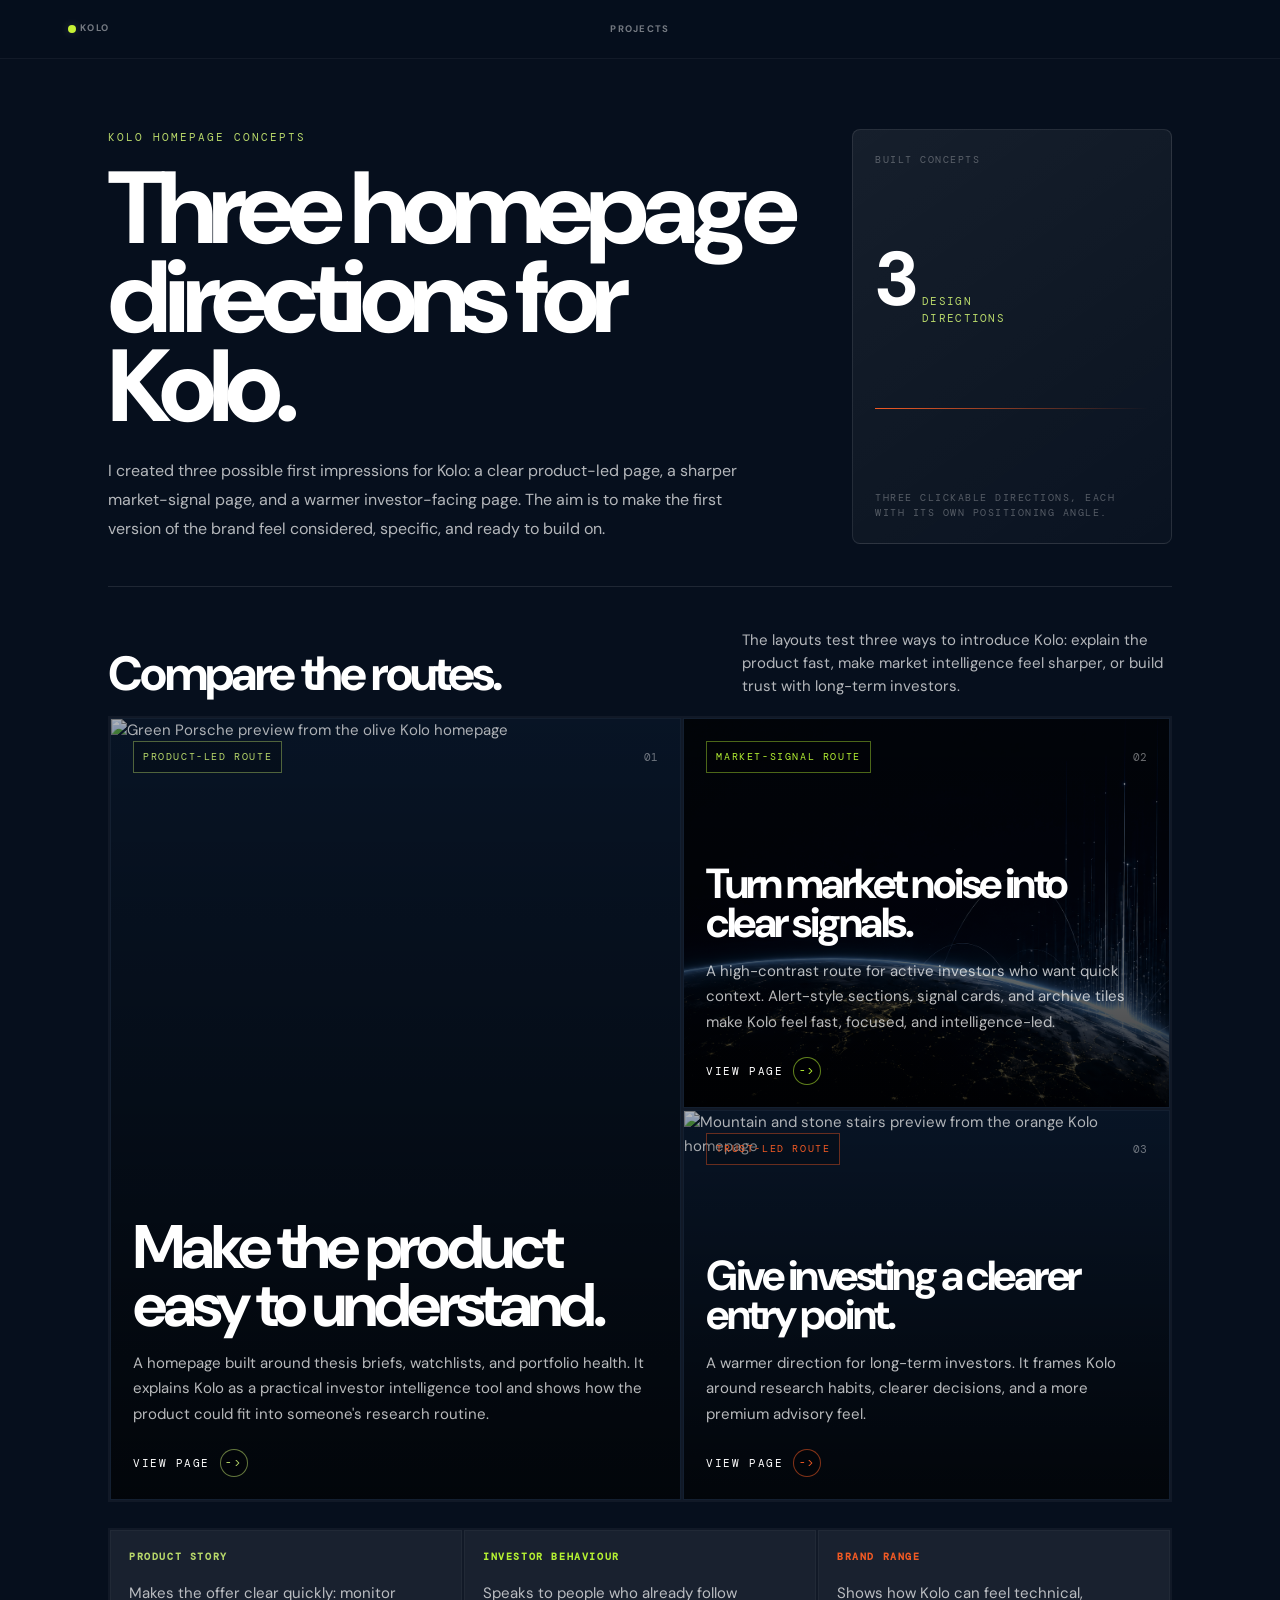
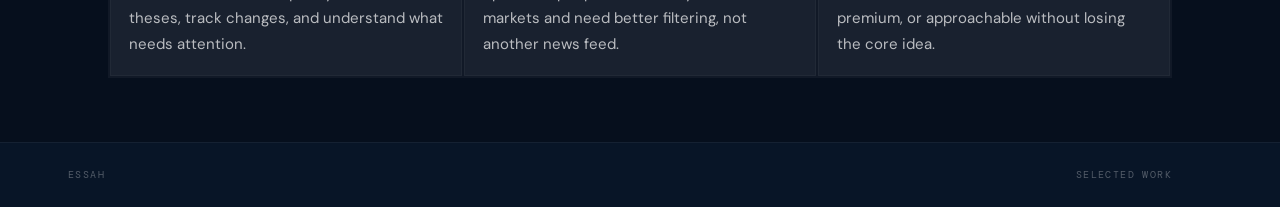
==== index.html @ 85570569 "Add files via upload" ====
<!DOCTYPE html>
<html lang="en">
<head>
<meta charset="utf-8"/>
<meta name="viewport" content="width=device-width, initial-scale=1.0"/>
<title>Maureen Essah | Kolo Homepage Directions</title>
<link rel="icon" href="favicon-main.svg" type="image/svg+xml"/>
<link rel="preconnect" href="https://fonts.googleapis.com"/>
<link rel="preconnect" href="https://fonts.gstatic.com" crossorigin/>
<link href="https://fonts.googleapis.com/css2?family=DM+Sans:wght@400;500;600;700;800&family=DM+Mono:wght@400;500&display=swap" rel="stylesheet"/>
<style>
*,*::before,*::after{box-sizing:border-box;margin:0;padding:0}
:root{
  --bg:#060f1d;
  --bg2:#081527;
  --panel:#081527;
  --ink:#ffffff;
  --muted:rgba(255,255,255,.7);
  --soft:rgba(255,255,255,.3);
  --line:rgba(255,255,255,.1);
  --olive:#b8d86a;
  --deep:#b4f032;
  --orange:#f15a24;
  --warm:#d8793a;
  --lime:#c6f135;
  --w:#ffffff;
  --w70:rgba(255,255,255,.7);
  --w30:rgba(255,255,255,.3);
  --w10:rgba(255,255,255,.1);
  --w05:rgba(255,255,255,.05);
  --w02:rgba(255,255,255,.025);
  --sans:"DM Sans",system-ui,sans-serif;
  --mono:"DM Mono",monospace;
  --ease:cubic-bezier(.16,1,.3,1)
}
html{scroll-behavior:smooth}
body{background:var(--bg);color:var(--ink);font-family:var(--sans);font-size:15px;line-height:1.55;-webkit-font-smoothing:antialiased;overflow-x:hidden}
a{color:inherit;text-decoration:none}
img{display:block;max-width:100%}
.wrap{max-width:1160px;margin:0 auto;padding:0 3rem}
::selection{background:var(--lime);color:var(--bg)}
#bar{position:fixed;top:0;left:0;height:2px;width:0;background:var(--lime);z-index:999;transition:width .06s linear}
.w{max-width:1160px;margin:0 auto;padding:0 3rem}
nav{position:sticky;top:0;z-index:200;background:rgba(6,15,29,.94);backdrop-filter:blur(18px);-webkit-backdrop-filter:blur(18px);border-bottom:1px solid var(--w05)}
.nav-inner{position:relative;display:flex;align-items:center;justify-content:center;height:58px;gap:1rem}
.nav-logo{position:absolute;left:-40px;top:50%;transform:translateY(-50%);flex-shrink:0;display:inline-flex;align-items:center;gap:4px;min-height:58px;padding-right:16px;text-decoration:none;color:rgba(255,255,255,.92)}
.nav-logo-dot{width:8px;height:8px;border-radius:999px;background:var(--lime);box-shadow:0 0 10px rgba(255,255,255,.18)}
.nav-logo-label{display:inline-flex;align-items:center;font:700 9.5px/1 var(--sans);letter-spacing:.14em;text-transform:uppercase;color:rgba(255,255,255,.45)}
.nav-links{display:flex;align-items:center;gap:.15rem;flex:0 0 auto;justify-content:center}
.nav-link{font-family:var(--sans);font-size:9.5px;font-weight:700;letter-spacing:.14em;text-transform:uppercase;color:rgba(255,255,255,.45);text-decoration:none;padding:.4rem .85rem;border-radius:3px;transition:color .15s,background .15s}
.nav-link:hover{color:var(--w);background:rgba(255,255,255,.07)}
.hero{display:grid;grid-template-columns:minmax(0,1fr) 320px;gap:48px;align-items:end;padding:70px 0 42px;border-bottom:1px solid var(--line)}
.hero-kicker{font-family:var(--mono);font-size:11px;letter-spacing:.18em;text-transform:uppercase;color:var(--olive);margin-bottom:18px}
h1{max-width:860px;font-size:clamp(54px,8vw,106px);line-height:.87;letter-spacing:-.07em;font-weight:800}
.hero-copy{max-width:650px;margin-top:26px;color:var(--muted);font-size:16px;line-height:1.8}
.hero-note{align-self:stretch;display:flex;flex-direction:column;justify-content:space-between;gap:28px;padding:22px;border:1px solid var(--line);background:linear-gradient(145deg,rgba(255,255,255,.065),rgba(255,255,255,.02));border-radius:8px}
.note-label{font-family:var(--mono);font-size:10px;letter-spacing:.15em;text-transform:uppercase;color:var(--soft)}
.note-count{display:flex;align-items:baseline;gap:10px}
.note-count strong{font-size:76px;line-height:.85;letter-spacing:-.08em;color:var(--ink)}
.note-count span{font-family:var(--mono);font-size:11px;color:var(--olive);letter-spacing:.12em;text-transform:uppercase}
.note-line{height:1px;background:linear-gradient(90deg,var(--orange),transparent)}
.section-head{display:flex;align-items:end;justify-content:space-between;gap:24px;padding:42px 0 18px}
.section-head h2{font-size:clamp(28px,4vw,48px);line-height:1;letter-spacing:-.055em}
.section-head p{max-width:430px;color:var(--muted)}
.design-grid{display:grid;grid-template-columns:1.08fr .92fr;gap:2px;padding:2px;background:rgba(255,255,255,.045);margin-bottom:54px}
.design-card{position:relative;min-height:390px;display:flex;flex-direction:column;justify-content:space-between;overflow:hidden;background:var(--panel);border:1px solid rgba(255,255,255,.045);isolation:isolate;transition:transform .28s var(--ease),border-color .28s var(--ease)}
.design-card:hover{transform:translateY(-3px);border-color:var(--accent)}
.design-card.featured{min-height:560px;grid-row:span 2}
.design-card::before{content:"";position:absolute;inset:0;background:linear-gradient(180deg,rgba(0,0,0,.06),rgba(0,0,0,.74));z-index:-1}
.design-card img{position:absolute;inset:0;width:100%;height:100%;object-fit:cover;opacity:.72;z-index:-2;filter:saturate(.92)}
.design-card.dark img{opacity:.78;filter:saturate(1.05) contrast(1.08)}
.design-card.orange img{opacity:.74}
.card-top{display:flex;align-items:center;justify-content:space-between;gap:16px;padding:22px}
.badge{font-family:var(--mono);font-size:10px;letter-spacing:.16em;text-transform:uppercase;color:var(--accent);padding:7px 9px;border:1px solid color-mix(in srgb,var(--accent) 42%,transparent);background:rgba(0,0,0,.22)}
.card-num{font-family:var(--mono);font-size:11px;color:rgba(255,255,255,.42)}
.card-body{padding:22px}
.card-body h3{max-width:580px;font-size:clamp(32px,4.8vw,64px);line-height:.94;letter-spacing:-.06em;margin-bottom:16px}
.design-card:not(.featured) .card-body h3{font-size:clamp(28px,3.5vw,42px)}
.card-body p{max-width:520px;color:rgba(255,255,255,.72);font-size:15px;line-height:1.7;margin-bottom:22px}
.card-cta{display:inline-flex;align-items:center;gap:10px;font-family:var(--mono);font-size:11px;letter-spacing:.14em;text-transform:uppercase;color:#fff}
.card-cta span{display:grid;place-items:center;width:28px;height:28px;border:1px solid color-mix(in srgb,var(--accent) 54%,transparent);border-radius:50%;color:var(--accent);background:rgba(0,0,0,.22)}
.mood-row{display:grid;grid-template-columns:repeat(3,1fr);gap:2px;margin:-28px 0 64px;background:rgba(255,255,255,.045);padding:2px}
.mood{min-height:118px;padding:18px;background:rgba(255,255,255,.035);border:1px solid rgba(255,255,255,.035)}
.mood b{display:block;margin-bottom:16px;font-family:var(--mono);font-size:10px;letter-spacing:.16em;text-transform:uppercase;color:var(--accent)}
.mood span{display:block;color:var(--muted);line-height:1.7}
footer{background:var(--bg2);border-top:1px solid var(--w05);padding:1.5rem 0}
.foot{display:flex;align-items:center;justify-content:space-between;gap:1rem;color:var(--w30);font-family:var(--mono);font-size:.62rem;letter-spacing:.14em;text-transform:uppercase;position:relative}
.foot span:first-child{transform:translateX(-40px)}
@media(max-width:860px){.nav-links{display:none}.hero{grid-template-columns:1fr;padding-top:48px}.hero-note{max-width:420px}.design-grid,.mood-row{grid-template-columns:1fr}.design-card.featured{min-height:480px}.design-card{min-height:410px}}
@media(max-width:560px){.wrap,.w{padding:0 1.5rem}.foot span:first-child{transform:none}h1{font-size:clamp(46px,18vw,72px)}.section-head{display:block}.section-head p{margin-top:14px}.card-top,.card-body{padding:18px}}
</style>
</head>
<body>
<div id="bar"></div>

<nav>
  <div class="w">
    <div class="nav-inner">
      <a class="nav-logo" href="https://moeessah.github.io/kolo/"><span class="nav-logo-dot" aria-hidden="true"></span><span class="nav-logo-label">Kolo</span></a>
      <div class="nav-links">
        <a class="nav-link" href="#designs">Projects</a>
      </div>
    </div>
  </div>
</nav>
<main class="wrap">
  <section class="hero">
    <div>
      <p class="hero-kicker">Kolo homepage concepts</p>
      <h1>Three homepage directions for Kolo.</h1>
      <p class="hero-copy">I created three possible first impressions for Kolo: a clear product-led page, a sharper market-signal page, and a warmer investor-facing page. The aim is to make the first version of the brand feel considered, specific, and ready to build on.</p>
    </div>
    <aside class="hero-note" aria-label="Kolo design summary">
      <p class="note-label">Built concepts</p>
      <div class="note-count"><strong>3</strong><span>design<br/>directions</span></div>
      <div class="note-line"></div>
      <p class="note-label">Three clickable directions, each with its own positioning angle.</p>
    </aside>
  </section>
  <section id="designs" aria-label="Homepage designs">
    <div class="section-head">
      <h2>Compare the routes.</h2>
      <p>The layouts test three ways to introduce Kolo: explain the product fast, make market intelligence feel sharper, or build trust with long-term investors.</p>
    </div>
    <div class="design-grid">
      <a class="design-card featured" href="olive/olive.html" style="--accent:var(--olive)">
        <img src="olive/assets/porsche-911-green.webp" alt="Green Porsche preview from the olive Kolo homepage"/>
        <div class="card-top"><span class="badge">Product-led route</span><span class="card-num">01</span></div>
        <div class="card-body">
          <h3>Make the product easy to understand.</h3>
          <p>A homepage built around thesis briefs, watchlists, and portfolio health. It explains Kolo as a practical investor intelligence tool and shows how the product could fit into someone's research routine.</p>
          <span class="card-cta">View page <span>-></span></span>
        </div>
      </a>
      <a class="design-card dark" href="dark/dark.html" style="--accent:var(--deep)">
        <img src="dark/assets/earth-horizon-data-beams.png" alt="Dark earth horizon preview from the Kolo market noise homepage"/>
        <div class="card-top"><span class="badge">Market-signal route</span><span class="card-num">02</span></div>
        <div class="card-body">
          <h3>Turn market noise into clear signals.</h3>
          <p>A high-contrast route for active investors who want quick context. Alert-style sections, signal cards, and archive tiles make Kolo feel fast, focused, and intelligence-led.</p>
          <span class="card-cta">View page <span>-></span></span>
        </div>
      </a>
      <a class="design-card orange" href="orange/orange.html" style="--accent:var(--orange)">
        <img src="orange/assets/hero-mountain-stairs.webp" alt="Mountain and stone stairs preview from the orange Kolo homepage"/>
        <div class="card-top"><span class="badge">Trust-led route</span><span class="card-num">03</span></div>
        <div class="card-body">
          <h3>Give investing a clearer entry point.</h3>
          <p>A warmer direction for long-term investors. It frames Kolo around research habits, clearer decisions, and a more premium advisory feel.</p>
          <span class="card-cta">View page <span>-></span></span>
        </div>
      </a>
    </div>
    <div class="mood-row" aria-label="Design mood comparison">
      <div class="mood" style="--accent:var(--olive)"><b>Product story</b><span>Makes the offer clear quickly: monitor theses, track changes, and understand what needs attention.</span></div>
      <div class="mood" style="--accent:var(--deep)"><b>Investor behaviour</b><span>Speaks to people who already follow markets and need better filtering, not another news feed.</span></div>
      <div class="mood" style="--accent:var(--orange)"><b>Brand range</b><span>Shows how Kolo can feel technical, premium, or approachable without losing the core idea.</span></div>
    </div>
  </section>
</main>
<footer>
  <div class="w">
    <div class="foot">
      <span>Essah</span>
      <span>Selected Work</span>
    </div>
  </div>
</footer>

<script>
window.addEventListener('scroll',function(){
  const b=document.getElementById('bar');
  const s=document.body.scrollHeight-window.innerHeight;
  b.style.width=(s>0?(window.scrollY/s)*100:0)+'%';
});
</script>
</body>
</html>
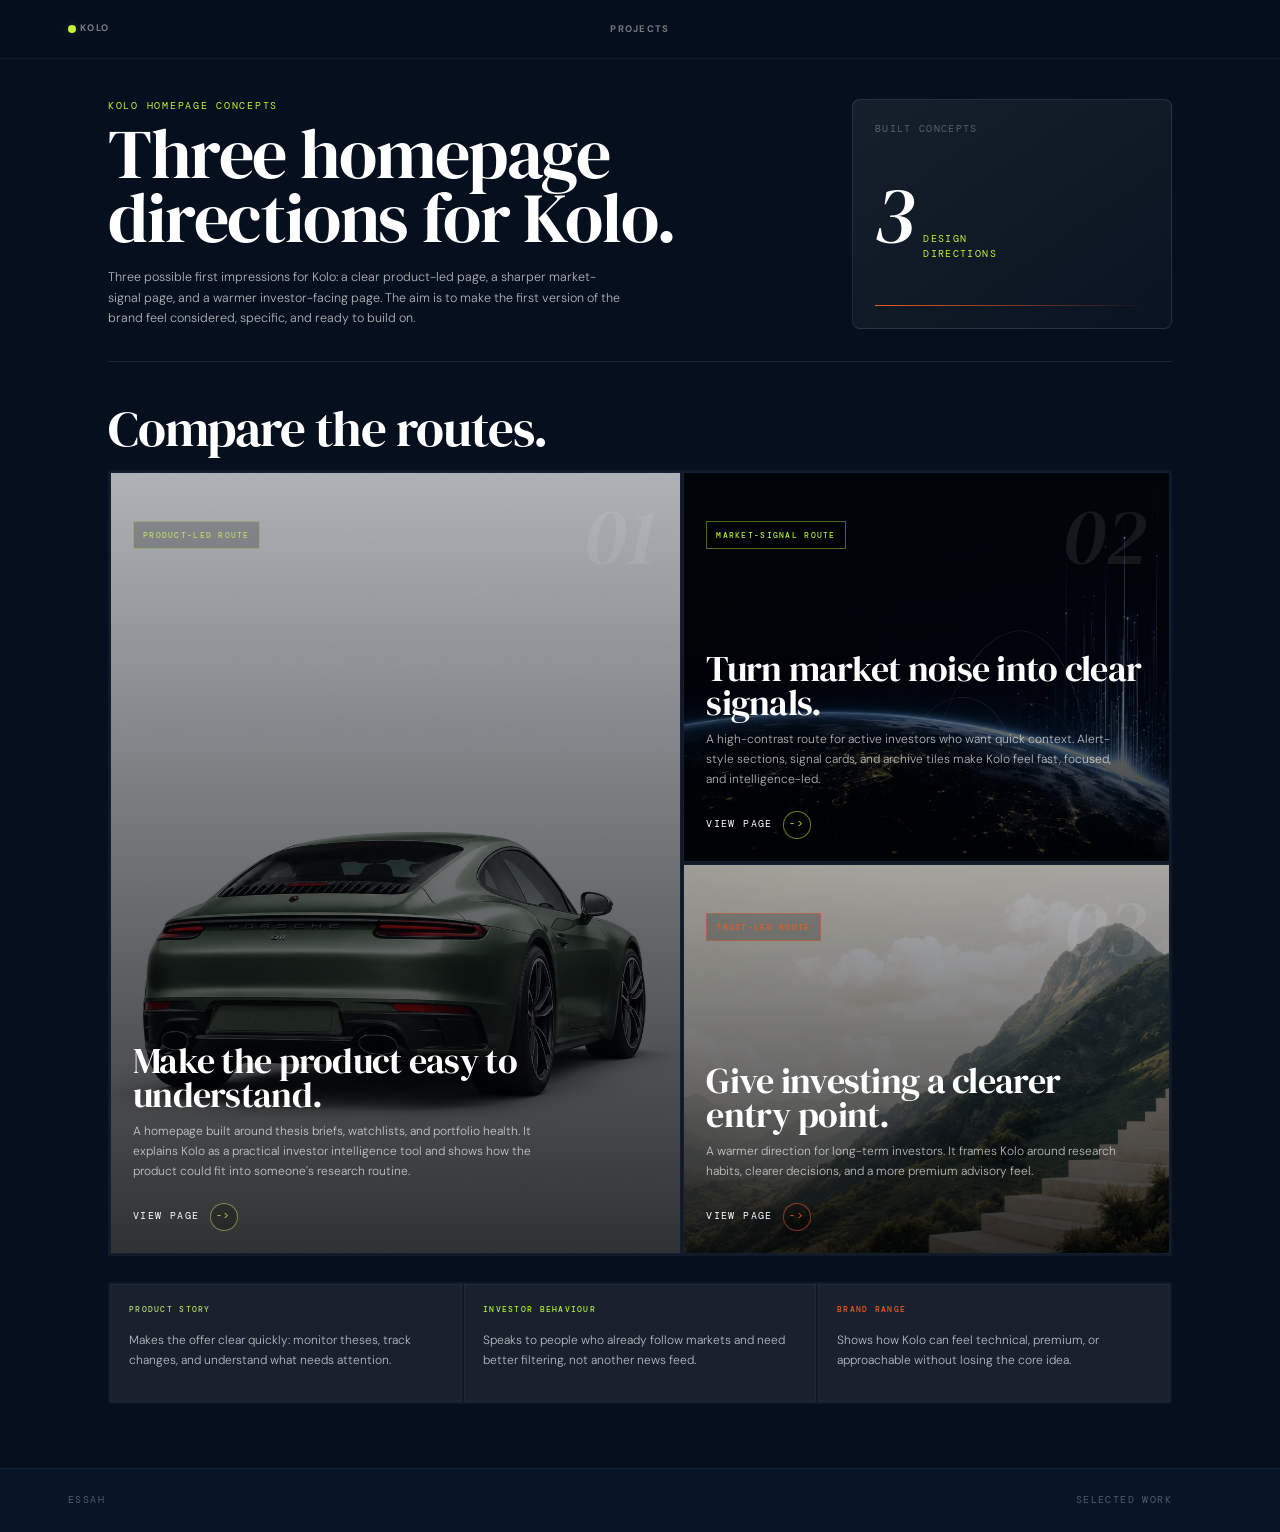
==== commit b2c00d0c: "Add files via upload" ====
--- a/index.html
+++ b/index.html
@@ -7,7 +7,7 @@
 <link rel="icon" href="favicon-main.svg" type="image/svg+xml"/>
 <link rel="preconnect" href="https://fonts.googleapis.com"/>
 <link rel="preconnect" href="https://fonts.gstatic.com" crossorigin/>
-<link href="https://fonts.googleapis.com/css2?family=DM+Sans:wght@400;500;600;700;800&family=DM+Mono:wght@400;500&display=swap" rel="stylesheet"/>
+<link href="https://fonts.googleapis.com/css2?family=DM+Sans:ital,opsz,wght@0,9..40,300;0,9..40,400;0,9..40,500;0,9..40,700;0,9..40,900;1,9..40,300;1,9..40,700&family=DM+Serif+Display:ital@0;1&family=DM+Mono:wght@400;500&display=swap" rel="stylesheet"/>
 <style>
 *,*::before,*::after{box-sizing:border-box;margin:0;padding:0}
 :root{
@@ -29,12 +29,13 @@
   --w10:rgba(255,255,255,.1);
   --w05:rgba(255,255,255,.05);
   --w02:rgba(255,255,255,.025);
+  --serif:"DM Serif Display",Georgia,serif;
   --sans:"DM Sans",system-ui,sans-serif;
   --mono:"DM Mono",monospace;
   --ease:cubic-bezier(.16,1,.3,1)
 }
 html{scroll-behavior:smooth}
-body{background:var(--bg);color:var(--ink);font-family:var(--sans);font-size:15px;line-height:1.55;-webkit-font-smoothing:antialiased;overflow-x:hidden}
+body{background:var(--bg);color:var(--ink);font-family:var(--sans);font-size:15px;line-height:1.5;-webkit-font-smoothing:antialiased;overflow-x:hidden}
 a{color:inherit;text-decoration:none}
 img{display:block;max-width:100%}
 .wrap{max-width:1160px;margin:0 auto;padding:0 3rem}
@@ -49,19 +50,19 @@
 .nav-links{display:flex;align-items:center;gap:.15rem;flex:0 0 auto;justify-content:center}
 .nav-link{font-family:var(--sans);font-size:9.5px;font-weight:700;letter-spacing:.14em;text-transform:uppercase;color:rgba(255,255,255,.45);text-decoration:none;padding:.4rem .85rem;border-radius:3px;transition:color .15s,background .15s}
 .nav-link:hover{color:var(--w);background:rgba(255,255,255,.07)}
-.hero{display:grid;grid-template-columns:minmax(0,1fr) 320px;gap:48px;align-items:end;padding:70px 0 42px;border-bottom:1px solid var(--line)}
-.hero-kicker{font-family:var(--mono);font-size:11px;letter-spacing:.18em;text-transform:uppercase;color:var(--olive);margin-bottom:18px}
-h1{max-width:860px;font-size:clamp(54px,8vw,106px);line-height:.87;letter-spacing:-.07em;font-weight:800}
-.hero-copy{max-width:650px;margin-top:26px;color:var(--muted);font-size:16px;line-height:1.8}
+.hero{display:grid;grid-template-columns:minmax(0,1fr) 320px;gap:48px;align-items:end;padding:2.5rem 0 2rem;border-bottom:1px solid var(--line)}
+.hero-kicker{font-family:var(--mono);font-size:.6rem;letter-spacing:.18em;text-transform:uppercase;color:var(--lime);margin-bottom:.55rem}
+h1{max-width:780px;font-family:var(--serif);font-size:clamp(2.8rem,5.5vw,5rem);font-weight:400;line-height:.9;letter-spacing:-.02em}
+.hero-copy{max-width:520px;margin-top:1.15rem;color:var(--w70);font-size:.78rem;font-weight:300;line-height:1.65}
 .hero-note{align-self:stretch;display:flex;flex-direction:column;justify-content:space-between;gap:28px;padding:22px;border:1px solid var(--line);background:linear-gradient(145deg,rgba(255,255,255,.065),rgba(255,255,255,.02));border-radius:8px}
-.note-label{font-family:var(--mono);font-size:10px;letter-spacing:.15em;text-transform:uppercase;color:var(--soft)}
+.note-label{font-family:var(--mono);font-size:.6rem;letter-spacing:.14em;text-transform:uppercase;color:var(--w30)}
 .note-count{display:flex;align-items:baseline;gap:10px}
-.note-count strong{font-size:76px;line-height:.85;letter-spacing:-.08em;color:var(--ink)}
-.note-count span{font-family:var(--mono);font-size:11px;color:var(--olive);letter-spacing:.12em;text-transform:uppercase}
+.note-count strong{font-family:var(--serif);font-size:5rem;font-weight:400;font-style:italic;line-height:.85;letter-spacing:-.02em;color:var(--ink)}
+.note-count span{font-family:var(--mono);font-size:.6rem;color:var(--lime);letter-spacing:.14em;text-transform:uppercase}
 .note-line{height:1px;background:linear-gradient(90deg,var(--orange),transparent)}
-.section-head{display:flex;align-items:end;justify-content:space-between;gap:24px;padding:42px 0 18px}
-.section-head h2{font-size:clamp(28px,4vw,48px);line-height:1;letter-spacing:-.055em}
-.section-head p{max-width:430px;color:var(--muted)}
+.section-head{display:flex;align-items:end;justify-content:space-between;gap:24px;padding:2.6rem 0 1.1rem}
+.section-head h2{font-family:var(--serif);font-size:clamp(2rem,4vw,3.4rem);font-weight:400;line-height:.95;letter-spacing:-.02em}
+.section-head p{max-width:360px;color:var(--w70);font-size:.78rem;font-weight:300;line-height:1.65}
 .design-grid{display:grid;grid-template-columns:1.08fr .92fr;gap:2px;padding:2px;background:rgba(255,255,255,.045);margin-bottom:54px}
 .design-card{position:relative;min-height:390px;display:flex;flex-direction:column;justify-content:space-between;overflow:hidden;background:var(--panel);border:1px solid rgba(255,255,255,.045);isolation:isolate;transition:transform .28s var(--ease),border-color .28s var(--ease)}
 .design-card:hover{transform:translateY(-3px);border-color:var(--accent)}
@@ -71,23 +72,22 @@
 .design-card.dark img{opacity:.78;filter:saturate(1.05) contrast(1.08)}
 .design-card.orange img{opacity:.74}
 .card-top{display:flex;align-items:center;justify-content:space-between;gap:16px;padding:22px}
-.badge{font-family:var(--mono);font-size:10px;letter-spacing:.16em;text-transform:uppercase;color:var(--accent);padding:7px 9px;border:1px solid color-mix(in srgb,var(--accent) 42%,transparent);background:rgba(0,0,0,.22)}
-.card-num{font-family:var(--mono);font-size:11px;color:rgba(255,255,255,.42)}
+.badge{font-family:var(--mono);font-size:.5rem;font-weight:500;letter-spacing:.16em;text-transform:uppercase;color:var(--accent);padding:7px 9px;border:1px solid color-mix(in srgb,var(--accent) 42%,transparent);background:rgba(0,0,0,.22)}
+.card-num{font-family:var(--serif);font-size:5rem;font-style:italic;line-height:1;color:var(--w);opacity:.08}
 .card-body{padding:22px}
-.card-body h3{max-width:580px;font-size:clamp(32px,4.8vw,64px);line-height:.94;letter-spacing:-.06em;margin-bottom:16px}
-.design-card:not(.featured) .card-body h3{font-size:clamp(28px,3.5vw,42px)}
-.card-body p{max-width:520px;color:rgba(255,255,255,.72);font-size:15px;line-height:1.7;margin-bottom:22px}
-.card-cta{display:inline-flex;align-items:center;gap:10px;font-family:var(--mono);font-size:11px;letter-spacing:.14em;text-transform:uppercase;color:#fff}
+.card-body h3{max-width:580px;font-family:var(--serif);font-size:clamp(1.5rem,2.8vw,2.6rem);font-weight:400;line-height:.95;letter-spacing:-.02em;margin-bottom:.6rem}
+.card-body p{max-width:420px;color:var(--w70);font-size:.75rem;font-weight:300;line-height:1.65;margin-bottom:1.35rem}
+.card-cta{display:inline-flex;align-items:center;gap:10px;font-family:var(--mono);font-size:.62rem;letter-spacing:.14em;text-transform:uppercase;color:#fff}
 .card-cta span{display:grid;place-items:center;width:28px;height:28px;border:1px solid color-mix(in srgb,var(--accent) 54%,transparent);border-radius:50%;color:var(--accent);background:rgba(0,0,0,.22)}
 .mood-row{display:grid;grid-template-columns:repeat(3,1fr);gap:2px;margin:-28px 0 64px;background:rgba(255,255,255,.045);padding:2px}
 .mood{min-height:118px;padding:18px;background:rgba(255,255,255,.035);border:1px solid rgba(255,255,255,.035)}
-.mood b{display:block;margin-bottom:16px;font-family:var(--mono);font-size:10px;letter-spacing:.16em;text-transform:uppercase;color:var(--accent)}
-.mood span{display:block;color:var(--muted);line-height:1.7}
+.mood b{display:block;margin-bottom:16px;font-family:var(--mono);font-size:.5rem;font-weight:500;letter-spacing:.16em;text-transform:uppercase;color:var(--accent)}
+.mood span{display:block;color:var(--w70);font-size:.75rem;font-weight:300;line-height:1.65}
 footer{background:var(--bg2);border-top:1px solid var(--w05);padding:1.5rem 0}
 .foot{display:flex;align-items:center;justify-content:space-between;gap:1rem;color:var(--w30);font-family:var(--mono);font-size:.62rem;letter-spacing:.14em;text-transform:uppercase;position:relative}
 .foot span:first-child{transform:translateX(-40px)}
 @media(max-width:860px){.nav-links{display:none}.hero{grid-template-columns:1fr;padding-top:48px}.hero-note{max-width:420px}.design-grid,.mood-row{grid-template-columns:1fr}.design-card.featured{min-height:480px}.design-card{min-height:410px}}
-@media(max-width:560px){.wrap,.w{padding:0 1.5rem}.foot span:first-child{transform:none}h1{font-size:clamp(46px,18vw,72px)}.section-head{display:block}.section-head p{margin-top:14px}.card-top,.card-body{padding:18px}}
+@media(max-width:560px){.wrap,.w{padding:0 1.5rem}.foot span:first-child{transform:none}h1{font-size:clamp(2.8rem,16vw,4.5rem)}.section-head{display:block}.section-head p{margin-top:14px}.card-top,.card-body{padding:18px}}
 </style>
 </head>
 <body>
@@ -108,19 +108,17 @@
     <div>
       <p class="hero-kicker">Kolo homepage concepts</p>
       <h1>Three homepage directions for Kolo.</h1>
-      <p class="hero-copy">I created three possible first impressions for Kolo: a clear product-led page, a sharper market-signal page, and a warmer investor-facing page. The aim is to make the first version of the brand feel considered, specific, and ready to build on.</p>
+      <p class="hero-copy">Three possible first impressions for Kolo: a clear product-led page, a sharper market-signal page, and a warmer investor-facing page. The aim is to make the first version of the brand feel considered, specific, and ready to build on.</p>
     </div>
     <aside class="hero-note" aria-label="Kolo design summary">
       <p class="note-label">Built concepts</p>
       <div class="note-count"><strong>3</strong><span>design<br/>directions</span></div>
       <div class="note-line"></div>
-      <p class="note-label">Three clickable directions, each with its own positioning angle.</p>
     </aside>
   </section>
   <section id="designs" aria-label="Homepage designs">
     <div class="section-head">
       <h2>Compare the routes.</h2>
-      <p>The layouts test three ways to introduce Kolo: explain the product fast, make market intelligence feel sharper, or build trust with long-term investors.</p>
     </div>
     <div class="design-grid">
       <a class="design-card featured" href="olive/olive.html" style="--accent:var(--olive)">
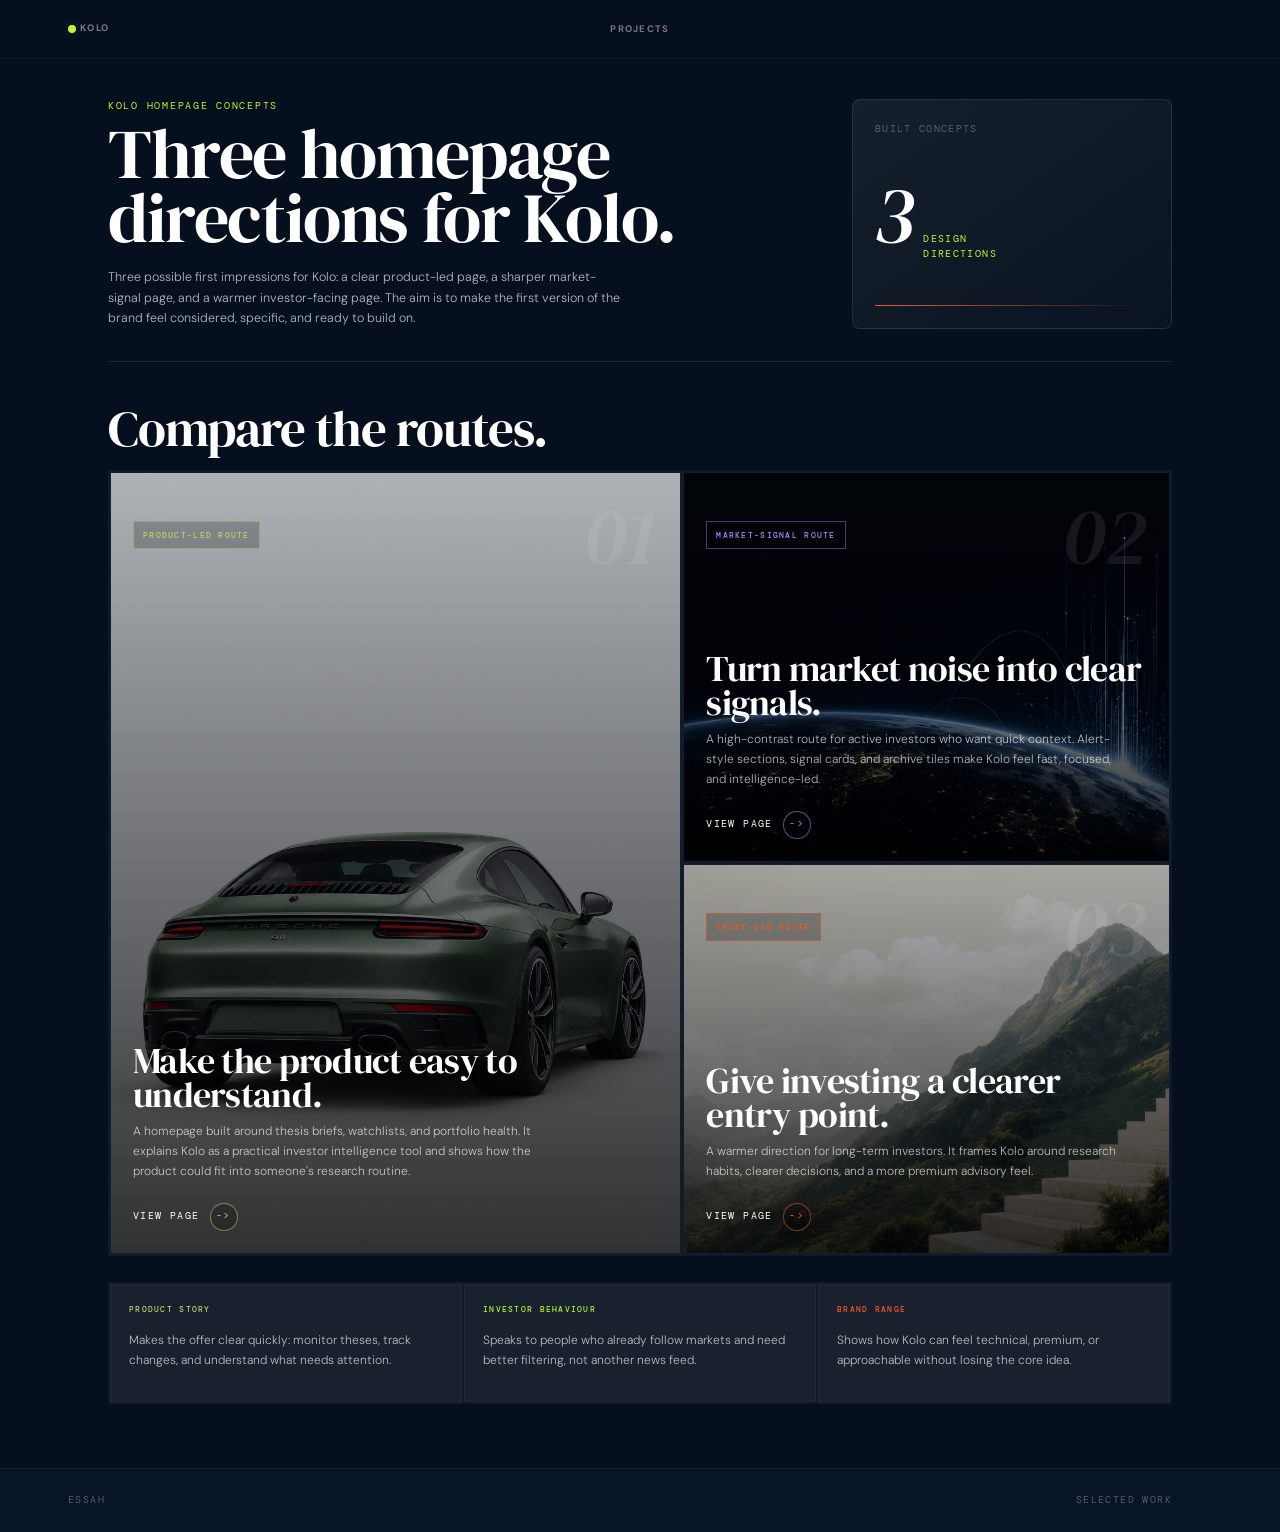
==== commit 98579f37: "Add files via upload" ====
--- a/index.html
+++ b/index.html
@@ -23,6 +23,7 @@
   --orange:#f15a24;
   --warm:#d8793a;
   --lime:#c6f135;
+  --purple:#b388ff;
   --w:#ffffff;
   --w70:rgba(255,255,255,.7);
   --w30:rgba(255,255,255,.3);
@@ -68,7 +69,10 @@
 .design-card:hover{transform:translateY(-3px);border-color:var(--accent)}
 .design-card.featured{min-height:560px;grid-row:span 2}
 .design-card::before{content:"";position:absolute;inset:0;background:linear-gradient(180deg,rgba(0,0,0,.06),rgba(0,0,0,.74));z-index:-1}
-.design-card img{position:absolute;inset:0;width:100%;height:100%;object-fit:cover;opacity:.72;z-index:-2;filter:saturate(.92)}
+.design-card::after{content:"";position:absolute;inset:0;background:var(--accent);opacity:0;mix-blend-mode:color;z-index:-1;transition:opacity .32s var(--ease);pointer-events:none}
+.design-card:hover::after{opacity:.86}
+.design-card img{position:absolute;inset:0;width:100%;height:100%;object-fit:cover;opacity:.72;z-index:-2;filter:saturate(.92);transition:filter .32s var(--ease),opacity .32s var(--ease),transform .5s var(--ease)}
+.design-card:hover img{opacity:.82;filter:grayscale(1) contrast(1.08) brightness(.92);transform:scale(1.025)}
 .design-card.dark img{opacity:.78;filter:saturate(1.05) contrast(1.08)}
 .design-card.orange img{opacity:.74}
 .card-top{display:flex;align-items:center;justify-content:space-between;gap:16px;padding:22px}
@@ -130,7 +134,7 @@
           <span class="card-cta">View page <span>-></span></span>
         </div>
       </a>
-      <a class="design-card dark" href="dark/dark.html" style="--accent:var(--deep)">
+      <a class="design-card dark" href="dark/dark.html" style="--accent:var(--purple)">
         <img src="dark/assets/earth-horizon-data-beams.png" alt="Dark earth horizon preview from the Kolo market noise homepage"/>
         <div class="card-top"><span class="badge">Market-signal route</span><span class="card-num">02</span></div>
         <div class="card-body">
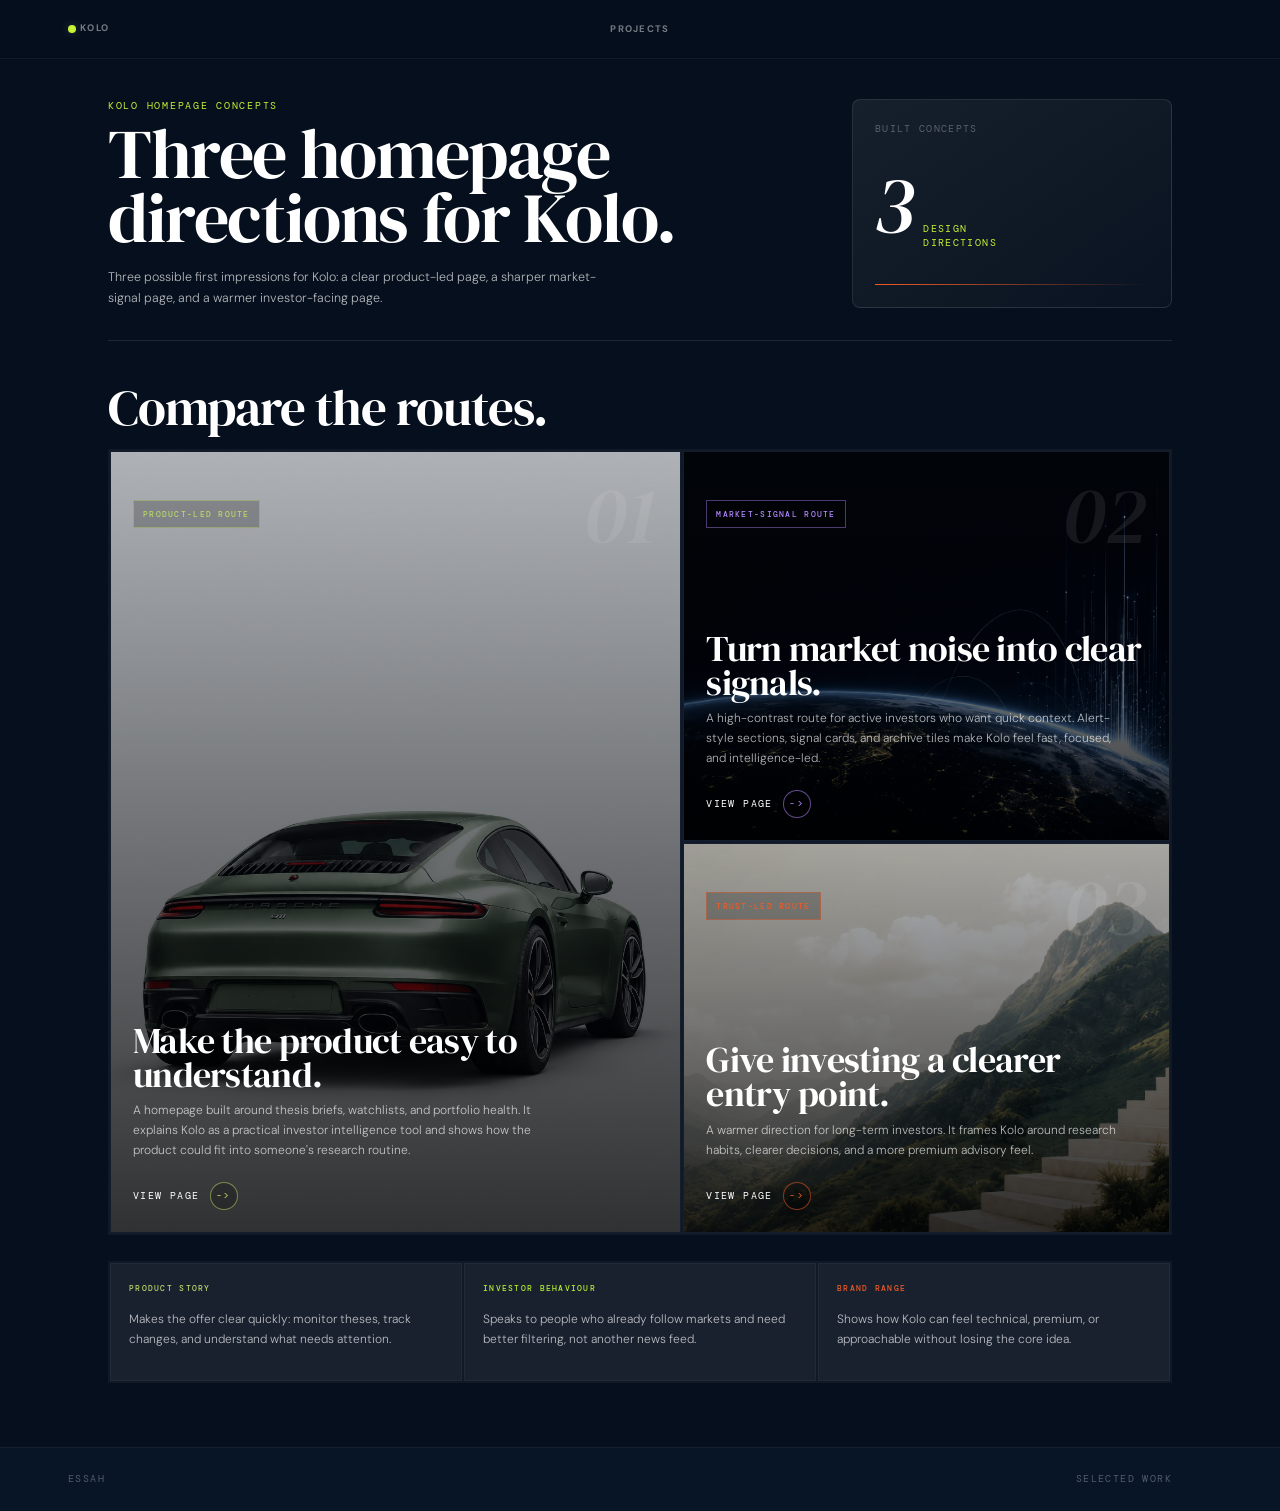
==== commit 2f5a8c80: "Add files via upload" ====
--- a/index.html
+++ b/index.html
@@ -112,7 +112,7 @@
     <div>
       <p class="hero-kicker">Kolo homepage concepts</p>
       <h1>Three homepage directions for Kolo.</h1>
-      <p class="hero-copy">Three possible first impressions for Kolo: a clear product-led page, a sharper market-signal page, and a warmer investor-facing page. The aim is to make the first version of the brand feel considered, specific, and ready to build on.</p>
+      <p class="hero-copy">Three possible first impressions for Kolo: a clear product-led page, a sharper market-signal page, and a warmer investor-facing page.</p>
     </div>
     <aside class="hero-note" aria-label="Kolo design summary">
       <p class="note-label">Built concepts</p>
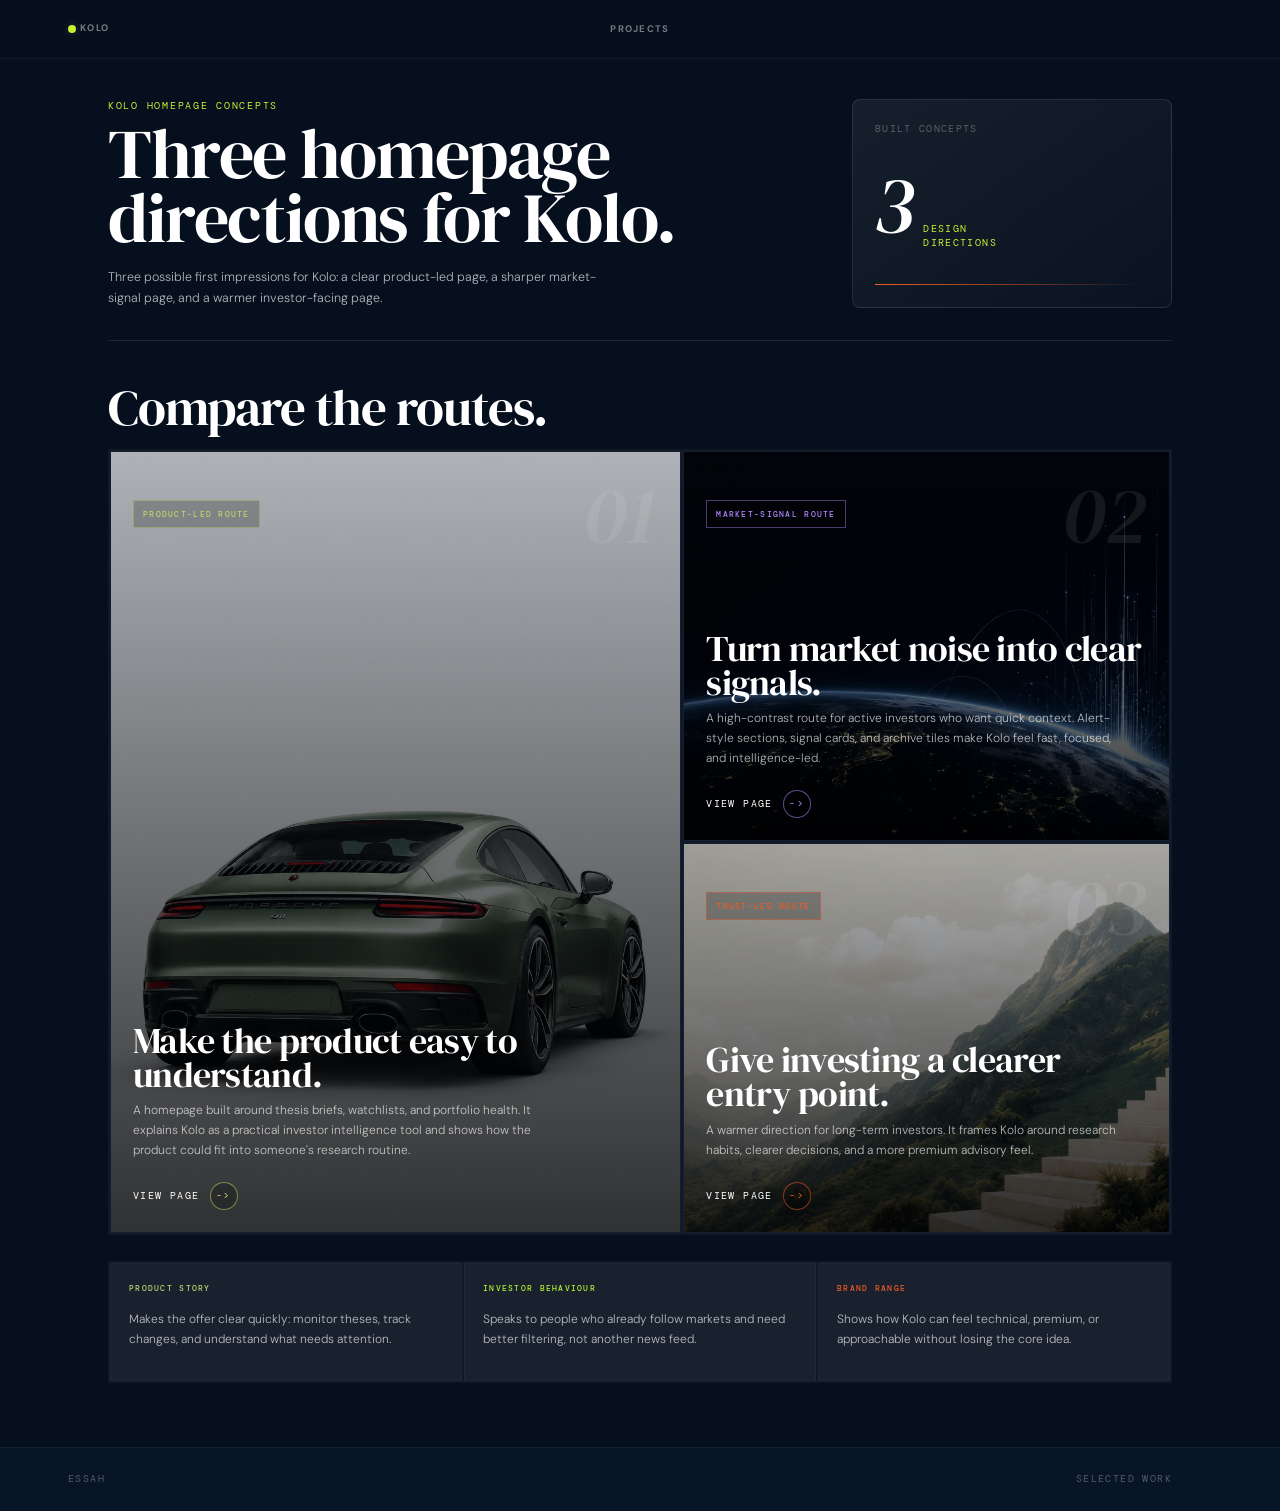
==== commit 3463f29d: "Add files via upload" ====
--- a/index.html
+++ b/index.html
@@ -135,7 +135,7 @@
         </div>
       </a>
       <a class="design-card dark" href="dark/dark.html" style="--accent:var(--purple)">
-        <img src="dark/assets/earth-horizon-data-beams.png" alt="Dark earth horizon preview from the Kolo market noise homepage"/>
+        <img src="dark/assets/earth-horizon-data-beams.webp" alt="Dark earth horizon preview from the Kolo market noise homepage"/>
         <div class="card-top"><span class="badge">Market-signal route</span><span class="card-num">02</span></div>
         <div class="card-body">
           <h3>Turn market noise into clear signals.</h3>
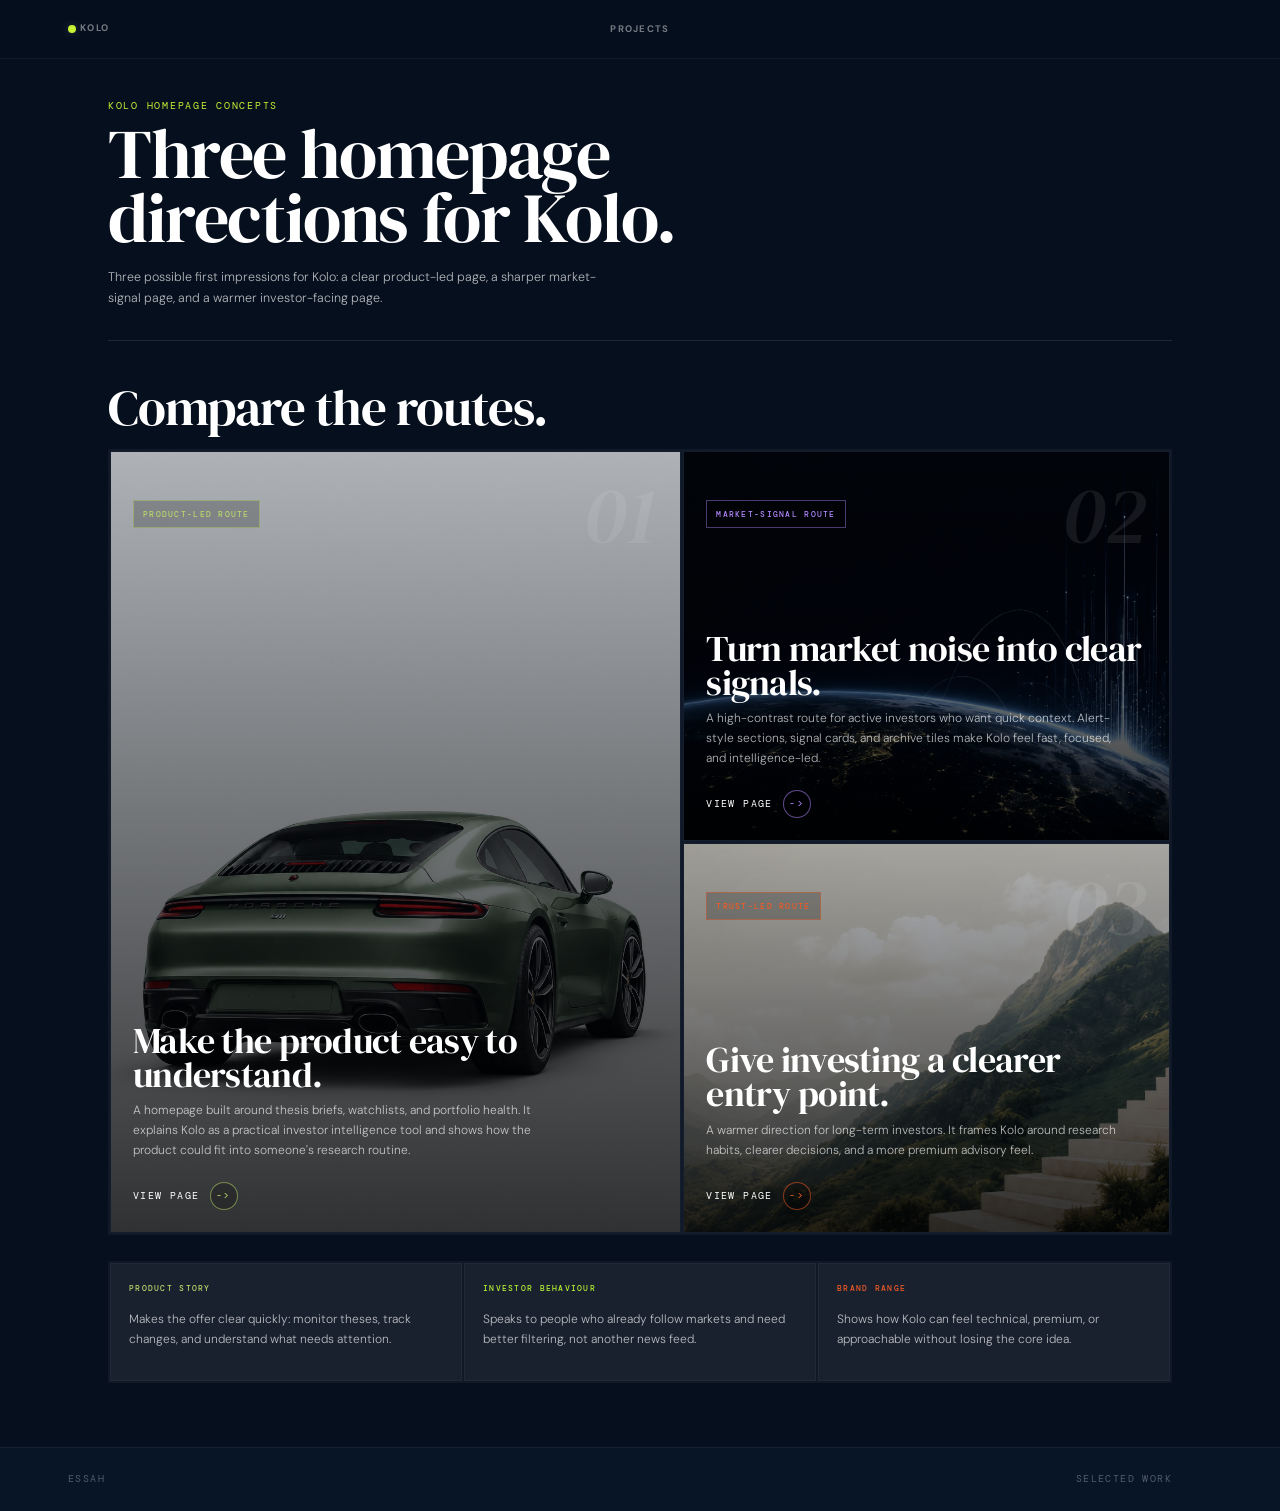
==== commit 10cb2ba6: "Add files via upload" ====
--- a/index.html
+++ b/index.html
@@ -51,16 +51,10 @@
 .nav-links{display:flex;align-items:center;gap:.15rem;flex:0 0 auto;justify-content:center}
 .nav-link{font-family:var(--sans);font-size:9.5px;font-weight:700;letter-spacing:.14em;text-transform:uppercase;color:rgba(255,255,255,.45);text-decoration:none;padding:.4rem .85rem;border-radius:3px;transition:color .15s,background .15s}
 .nav-link:hover{color:var(--w);background:rgba(255,255,255,.07)}
-.hero{display:grid;grid-template-columns:minmax(0,1fr) 320px;gap:48px;align-items:end;padding:2.5rem 0 2rem;border-bottom:1px solid var(--line)}
+.hero{display:block;padding:2.5rem 0 2rem;border-bottom:1px solid var(--line)}
 .hero-kicker{font-family:var(--mono);font-size:.6rem;letter-spacing:.18em;text-transform:uppercase;color:var(--lime);margin-bottom:.55rem}
 h1{max-width:780px;font-family:var(--serif);font-size:clamp(2.8rem,5.5vw,5rem);font-weight:400;line-height:.9;letter-spacing:-.02em}
 .hero-copy{max-width:520px;margin-top:1.15rem;color:var(--w70);font-size:.78rem;font-weight:300;line-height:1.65}
-.hero-note{align-self:stretch;display:flex;flex-direction:column;justify-content:space-between;gap:28px;padding:22px;border:1px solid var(--line);background:linear-gradient(145deg,rgba(255,255,255,.065),rgba(255,255,255,.02));border-radius:8px}
-.note-label{font-family:var(--mono);font-size:.6rem;letter-spacing:.14em;text-transform:uppercase;color:var(--w30)}
-.note-count{display:flex;align-items:baseline;gap:10px}
-.note-count strong{font-family:var(--serif);font-size:5rem;font-weight:400;font-style:italic;line-height:.85;letter-spacing:-.02em;color:var(--ink)}
-.note-count span{font-family:var(--mono);font-size:.6rem;color:var(--lime);letter-spacing:.14em;text-transform:uppercase}
-.note-line{height:1px;background:linear-gradient(90deg,var(--orange),transparent)}
 .section-head{display:flex;align-items:end;justify-content:space-between;gap:24px;padding:2.6rem 0 1.1rem}
 .section-head h2{font-family:var(--serif);font-size:clamp(2rem,4vw,3.4rem);font-weight:400;line-height:.95;letter-spacing:-.02em}
 .section-head p{max-width:360px;color:var(--w70);font-size:.78rem;font-weight:300;line-height:1.65}
@@ -90,7 +84,7 @@
 footer{background:var(--bg2);border-top:1px solid var(--w05);padding:1.5rem 0}
 .foot{display:flex;align-items:center;justify-content:space-between;gap:1rem;color:var(--w30);font-family:var(--mono);font-size:.62rem;letter-spacing:.14em;text-transform:uppercase;position:relative}
 .foot span:first-child{transform:translateX(-40px)}
-@media(max-width:860px){.nav-links{display:none}.hero{grid-template-columns:1fr;padding-top:48px}.hero-note{max-width:420px}.design-grid,.mood-row{grid-template-columns:1fr}.design-card.featured{min-height:480px}.design-card{min-height:410px}}
+@media(max-width:860px){.nav-links{display:none}.hero{padding-top:48px}.design-grid,.mood-row{grid-template-columns:1fr}.design-card.featured{min-height:480px}.design-card{min-height:410px}}
 @media(max-width:560px){.wrap,.w{padding:0 1.5rem}.foot span:first-child{transform:none}h1{font-size:clamp(2.8rem,16vw,4.5rem)}.section-head{display:block}.section-head p{margin-top:14px}.card-top,.card-body{padding:18px}}
 </style>
 </head>
@@ -114,11 +108,6 @@
       <h1>Three homepage directions for Kolo.</h1>
       <p class="hero-copy">Three possible first impressions for Kolo: a clear product-led page, a sharper market-signal page, and a warmer investor-facing page.</p>
     </div>
-    <aside class="hero-note" aria-label="Kolo design summary">
-      <p class="note-label">Built concepts</p>
-      <div class="note-count"><strong>3</strong><span>design<br/>directions</span></div>
-      <div class="note-line"></div>
-    </aside>
   </section>
   <section id="designs" aria-label="Homepage designs">
     <div class="section-head">
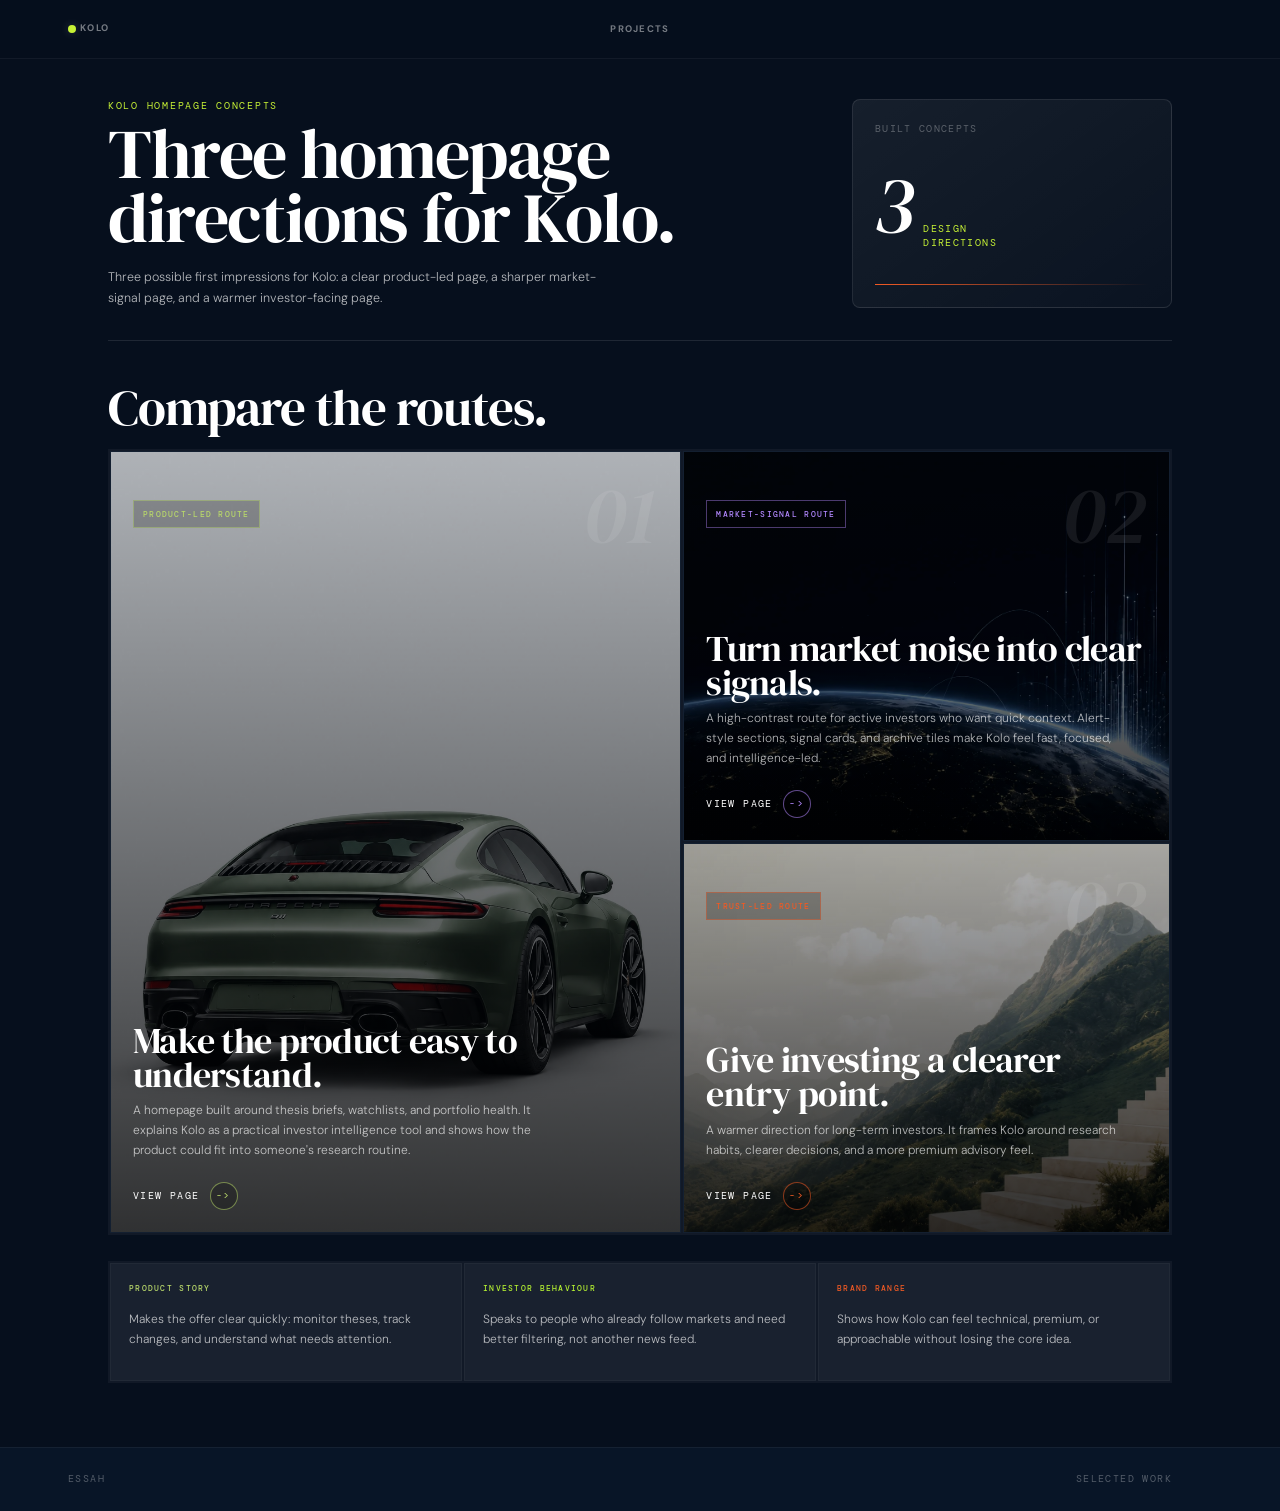
==== commit b94170bb: "Add files via upload" ====
--- a/index.html
+++ b/index.html
@@ -51,10 +51,16 @@
 .nav-links{display:flex;align-items:center;gap:.15rem;flex:0 0 auto;justify-content:center}
 .nav-link{font-family:var(--sans);font-size:9.5px;font-weight:700;letter-spacing:.14em;text-transform:uppercase;color:rgba(255,255,255,.45);text-decoration:none;padding:.4rem .85rem;border-radius:3px;transition:color .15s,background .15s}
 .nav-link:hover{color:var(--w);background:rgba(255,255,255,.07)}
-.hero{display:block;padding:2.5rem 0 2rem;border-bottom:1px solid var(--line)}
+.hero{display:grid;grid-template-columns:minmax(0,1fr) 320px;gap:48px;align-items:end;padding:2.5rem 0 2rem;border-bottom:1px solid var(--line)}
 .hero-kicker{font-family:var(--mono);font-size:.6rem;letter-spacing:.18em;text-transform:uppercase;color:var(--lime);margin-bottom:.55rem}
 h1{max-width:780px;font-family:var(--serif);font-size:clamp(2.8rem,5.5vw,5rem);font-weight:400;line-height:.9;letter-spacing:-.02em}
 .hero-copy{max-width:520px;margin-top:1.15rem;color:var(--w70);font-size:.78rem;font-weight:300;line-height:1.65}
+.hero-note{align-self:stretch;display:flex;flex-direction:column;justify-content:space-between;gap:28px;padding:22px;border:1px solid var(--line);background:linear-gradient(145deg,rgba(255,255,255,.065),rgba(255,255,255,.02));border-radius:8px}
+.note-label{font-family:var(--mono);font-size:.6rem;letter-spacing:.14em;text-transform:uppercase;color:var(--w30)}
+.note-count{display:flex;align-items:baseline;gap:10px}
+.note-count strong{font-family:var(--serif);font-size:5rem;font-weight:400;font-style:italic;line-height:.85;letter-spacing:-.02em;color:var(--ink)}
+.note-count span{font-family:var(--mono);font-size:.6rem;color:var(--lime);letter-spacing:.14em;text-transform:uppercase}
+.note-line{height:1px;background:linear-gradient(90deg,var(--orange),transparent)}
 .section-head{display:flex;align-items:end;justify-content:space-between;gap:24px;padding:2.6rem 0 1.1rem}
 .section-head h2{font-family:var(--serif);font-size:clamp(2rem,4vw,3.4rem);font-weight:400;line-height:.95;letter-spacing:-.02em}
 .section-head p{max-width:360px;color:var(--w70);font-size:.78rem;font-weight:300;line-height:1.65}
@@ -84,7 +90,7 @@
 footer{background:var(--bg2);border-top:1px solid var(--w05);padding:1.5rem 0}
 .foot{display:flex;align-items:center;justify-content:space-between;gap:1rem;color:var(--w30);font-family:var(--mono);font-size:.62rem;letter-spacing:.14em;text-transform:uppercase;position:relative}
 .foot span:first-child{transform:translateX(-40px)}
-@media(max-width:860px){.nav-links{display:none}.hero{padding-top:48px}.design-grid,.mood-row{grid-template-columns:1fr}.design-card.featured{min-height:480px}.design-card{min-height:410px}}
+@media(max-width:860px){.nav-links{display:none}.hero{grid-template-columns:1fr;padding-top:48px}.hero-note{max-width:420px}.design-grid,.mood-row{grid-template-columns:1fr}.design-card.featured{min-height:480px}.design-card{min-height:410px}}
 @media(max-width:560px){.wrap,.w{padding:0 1.5rem}.foot span:first-child{transform:none}h1{font-size:clamp(2.8rem,16vw,4.5rem)}.section-head{display:block}.section-head p{margin-top:14px}.card-top,.card-body{padding:18px}}
 </style>
 </head>
@@ -108,6 +114,11 @@
       <h1>Three homepage directions for Kolo.</h1>
       <p class="hero-copy">Three possible first impressions for Kolo: a clear product-led page, a sharper market-signal page, and a warmer investor-facing page.</p>
     </div>
+    <aside class="hero-note" aria-label="Kolo design summary">
+      <p class="note-label">Built concepts</p>
+      <div class="note-count"><strong>3</strong><span>design<br/>directions</span></div>
+      <div class="note-line"></div>
+    </aside>
   </section>
   <section id="designs" aria-label="Homepage designs">
     <div class="section-head">
